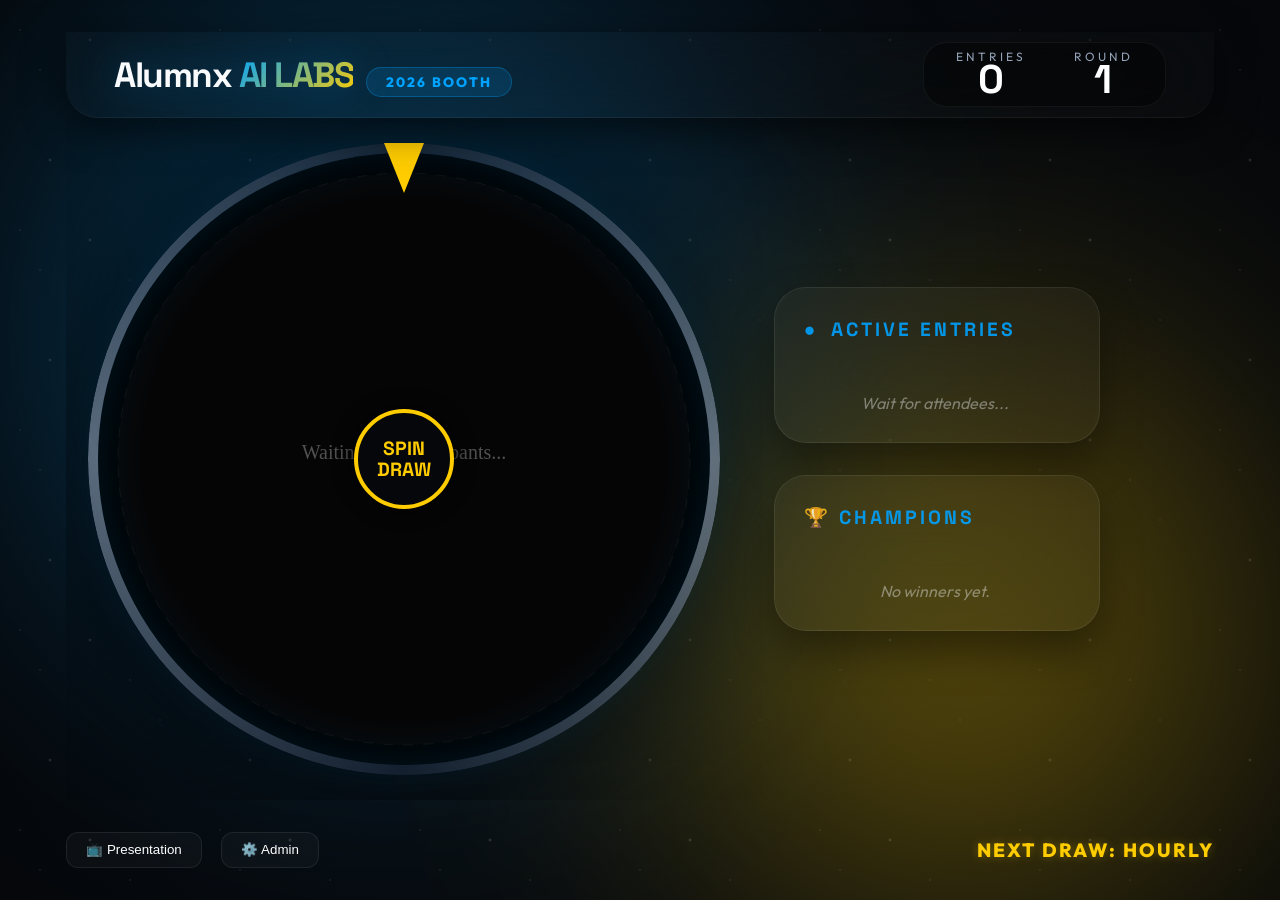
==== index.html @ f875eceb "feat: Initialize interactive event booth application with spinning wheel, cinematic UI, and Google S" ====
<!doctype html>
<html lang="en">
  <head>
    <meta charset="UTF-8" />
    <meta name="viewport" content="width=device-width, initial-scale=1.0" />
    <title>Alumnx AI Labs - 2026 Booth Roulette</title>
    <link rel="stylesheet" href="style.css" />
    <script src="https://cdn.jsdelivr.net/npm/canvas-confetti@1.6.0/dist/confetti.browser.min.js"></script>
    <link rel="preconnect" href="https://fonts.googleapis.com" />
    <link rel="preconnect" href="https://fonts.gstatic.com" crossorigin />
    <link
      href="https://fonts.googleapis.com/css2?family=Outfit:wght@300;400;600;800&family=Space+Grotesk:wght@300;500;700&display=swap"
      rel="stylesheet"
    />
  </head>
  <body>
    <div class="bg-blobs">
        <div class="starfield"></div>
        <div class="blob blob-1"></div>
        <div class="blob blob-2"></div>
    </div>
    <div id="app-container">
      <header class="glass-header">
        <div class="header-left">
          <div class="logo-container">
            <span class="alumnx-logo">Alumnx <span class="accent-text">AI Labs</span></span>
            <span class="pyconf-badge">2026 Booth</span>
          </div>
        </div>
        
        <div class="header-right">
          <div class="stats-glass">
            <div class="stat-item">
              <span class="stat-label">Entries</span>
              <span id="entries-count" class="stat-value">0</span>
            </div>
            <div class="stat-item">
              <span class="stat-label">Round</span>
              <span id="current-round" class="stat-value">1</span>
            </div>
          </div>
        </div>
      </header>

        <main>
            <section id="wheel-section">
                <div class="wheel-outer">
                    <div id="wheel-pointer"></div>
                    <canvas id="wheel-canvas"></canvas>
                    <button id="spin-button">SPIN<br>DRAW</button>
                </div>
            </section>

            <aside id="sidebar">
                <div id="live-entries" class="glass-panel">
                    <h3><span class="pulse">●</span> Active Entries</h3>
                    <div id="entries-list" class="sidebar-list">
                        <div class="placeholder-text">Wait for attendees...</div>
                    </div>
                </div>

                <div id="recent-winners" class="glass-panel mt-20">
                    <h3>🏆 Champions</h3>
                    <div id="winners-list" class="sidebar-list">
                        <div class="placeholder-text">Draw a winner!</div>
                    </div>
                </div>
            </aside>
        </main>

      <footer>
        <div class="controls">
          <button id="fullscreen-toggle" title="Full Screen Mode">
            📺 Presentation
          </button>
          <button id="settings-toggle" title="Settings">⚙️ Admin</button>
        </div>
        <div class="next-draw">
          NEXT DRAW: <span id="draw-timer">HOURLY</span>
        </div>
      </footer>

      <!-- Settings Modal (Glassmorphism) -->
      <div id="settings-modal" class="modal hidden">
        <div class="modal-content glass-panel">
          <h2>Admin Settings</h2>
          <div class="admin-grid">
            <div class="admin-card">
              <label>Manual Entry</label>
              <div class="input-group">
                <input type="text" id="manual-name" placeholder="Name" />
                <input
                  type="text"
                  id="manual-handle"
                  placeholder="LinkedIn Handle"
                />
                <input
                  type="text"
                  id="manual-post"
                  placeholder="Link to Promo Post (Optional)"
                />
                <button id="add-manual">Add</button>
              </div>
            </div>
            <div class="admin-card">
              <label>Controls</label>
              <div class="button-row">
                <button id="reset-data" class="danger">Reset All Data</button>
                <button id="export-csv">Export CSV</button>
              </div>
            </div>
          </div>
          <button class="close-modal">Close</button>
        </div>
      </div>

      <!-- Winner Celebration Overlay - Cinematic Breaking News -->
      <div id="winner-modal" class="modal hidden">
        <div class="modal-content">
          <div class="winner-badge-overlay">PRIZE WINNER!</div>
          
          <div class="winner-pfp-container">
            <img src="" alt="Winner" id="winner-avatar" class="modal-avatar">
          </div>

          <div class="winner-info-modal">
            <h1 id="winner-name-modal" class="winner-name-modal">Winner Name</h1>
            <p id="winner-handle-modal" class="winner-handle-modal">@handle</p>
          </div>

          <div class="reward-text">Visit the Alumnx Booth to claim your AI mystery box!</div>
          
          <button class="dismiss-overlay" style="margin-top: 2rem; background: rgba(255,255,255,0.1); border: 1px solid rgba(255,255,255,0.2); padding: 1rem 3rem; border-radius: 50px; color: #fff; font-weight: 800; cursor: pointer;">CONTINUE BOOTH DRAW</button>
        </div>
      </div>
    </div>
    <script src="app.js"></script>
  </body>
</html>
---- style.css ----
:root {
  --bg-color: #05070a;
  --accent-gold: #ffcc00;
  --accent-blue: #00a3ff;
  --accent-blue-glow: rgba(0, 163, 255, 0.4);
  --gold-glow: rgba(255, 204, 0, 0.4);
  --glass-bg: rgba(255, 255, 255, 0.03);
  --glass-border: rgba(255, 255, 255, 0.08);
  --text-primary: #f8fafc;
  --text-secondary: #94a3b8;
  --font-main: 'Outfit', sans-serif;
  --font-heading: 'Space Grotesk', sans-serif;
}

* {
  margin: 0;
  padding: 0;
  box-sizing: border-box;
  -webkit-font-smoothing: antialiased;
}

body {
  background-color: var(--bg-color);
  color: var(--text-primary);
  font-family: var(--font-main);
  height: 100vh;
  overflow: hidden;
  display: flex;
  justify-content: center;
  align-items: center;
  position: relative;
}

/* Cinematic Background */
.bg-blobs {
  position: fixed;
  top: 0;
  left: 0;
  width: 100vw;
  height: 100vh;
  z-index: -1;
  background: radial-gradient(circle at 50% 50%, #0a0e14 0%, #05070a 100%);
  overflow: hidden;
}

.starfield {
  position: absolute;
  top: 0;
  left: 0;
  width: 100%;
  height: 100%;
  background-image: 
    radial-gradient(1px 1px at 20px 30px, #fff, rgba(0,0,0,0)),
    radial-gradient(1px 1px at 40px 70px, #fff, rgba(0,0,0,0)),
    radial-gradient(2px 2px at 50px 160px, #ddd, rgba(0,0,0,0)),
    radial-gradient(2px 2px at 90px 40px, #fff, rgba(0,0,0,0)),
    radial-gradient(1px 1px at 130px 80px, #fff, rgba(0,0,0,0)),
    radial-gradient(1px 1px at 160px 120px, #ddd, rgba(0,0,0,0));
  background-repeat: repeat;
  background-size: 200px 200px;
  opacity: 0.2;
  animation: star-move 100s linear infinite;
}

@keyframes star-move {
  from { transform: translateY(0); }
  to { transform: translateY(-200px); }
}

.blob {
  position: absolute;
  border-radius: 50%;
  filter: blur(120px); /* Deeper blur for cinematic feel */
  opacity: 0.4;
}

.blob-1 {
  width: 80vw;
  height: 80vw;
  background: radial-gradient(circle, var(--accent-blue) 0%, transparent 70%);
  top: -20%;
  left: -10%;
  animation: move-slow 40s infinite linear alternate;
}

.blob-2 {
  width: 70vw;
  height: 70vw;
  background: radial-gradient(circle, var(--accent-gold) 0%, transparent 70%);
  bottom: -20%;
  right: -10%;
  animation: move-slow 50s infinite linear alternate-reverse;
}

@keyframes move-slow {
  0% { transform: translate(0, 0) rotate(0deg) scale(1); }
  33% { transform: translate(5%, 10%) rotate(5deg) scale(1.1); }
  66% { transform: translate(-5%, 5%) rotate(-5deg) scale(0.9); }
  100% { transform: translate(0, 0) rotate(0deg) scale(1); }
}

#app-container {
  display: flex;
  flex-direction: column;
  height: 100vh;
  padding: 2rem;
}

/* Header Styles - Ultra Premium Slim */
.glass-header {
  display: flex;
  justify-content: space-between;
  align-items: center;
  padding: 0.6rem 3rem; 
  background: rgba(255, 255, 255, 0.015);
  backdrop-filter: blur(40px);
  border-bottom: 1px solid rgba(255, 255, 255, 0.05);
  width: 100%;
  z-index: 50;
  border-radius: 0 0 32px 32px;
  box-shadow: 0 10px 40px rgba(0, 0, 0, 0.6);
}

.logo-container {
  display: flex;
  align-items: baseline; /* Better alignment for professional logos */
  gap: 0.8rem;
}

.alumnx-logo {
  font-family: var(--font-heading);
  font-size: 2.2rem; 
  font-weight: 800;
  letter-spacing: -1.5px;
  filter: drop-shadow(0 0 20px rgba(0, 163, 255, 0.3));
}

.accent-text {
  background: linear-gradient(135deg, #00a3ff 0%, #ffcc00 100%);
  -webkit-background-clip: text;
  background-clip: text;
  -webkit-text-fill-color: transparent;
  font-weight: 900;
  text-transform: uppercase;
}

.pyconf-badge {
  background: rgba(0, 163, 255, 0.15); /* More integrated look */
  color: var(--accent-blue);
  border: 1px solid rgba(0, 163, 255, 0.3);
  padding: 0.3rem 1.2rem;
  border-radius: 50px;
  font-size: 0.85rem;
  font-weight: 800;
  text-transform: uppercase;
  letter-spacing: 2px;
}

.stats-glass {
  display: flex;
  gap: 3rem;
  background: rgba(0, 0, 0, 0.4);
  padding: 0.4rem 2rem;
  border-radius: 24px;
  border: 1px solid rgba(255, 255, 255, 0.05);
}

.stat-item {
  display: flex;
  flex-direction: column;
  align-items: center;
}

.stat-label {
  font-size: 0.75rem;
  text-transform: uppercase;
  color: var(--text-secondary);
  letter-spacing: 3px;
  margin-bottom: -4px;
}

.stat-value {
  font-family: var(--font-heading);
  font-size: 2.5rem;
  font-weight: 700;
  color: #fff;
  line-height: 1;
}

/* Main Layout */
main {
  flex: 1;
  display: grid;
  grid-template-columns: 1.2fr 0.8fr; 
  gap: 4rem;
  align-items: center;
  width: 100%;
  max-width: 1400px; /* Restrict width for professional focus */
  margin: 0 auto;
  padding: 2rem;
  overflow: hidden;
}

/* Wheel Styles */
#wheel-section {
  display: flex;
  justify-content: center;
  align-items: center;
  position: relative;
}

.wheel-outer {
  position: relative;
  width: 68vh; 
  height: 68vh;
  padding: 2.5vh;
  background: #000;
  border-radius: 50%;
  box-shadow:
    0 0 150px rgba(0, 0, 0, 0.9),
    inset 0 0 60px rgba(0, 163, 255, 0.15),
    0 0 40px rgba(0, 163, 255, 0.2);
  display: flex;
  justify-content: center;
  align-items: center;
  /* Metallic bezel effect */
  &::before {
    content: '';
    position: absolute;
    inset: -10px;
    border-radius: 50%;
    padding: 10px;
    background: conic-gradient(
      from 0deg,
      #1e293b 0%,
      #94a3b8 25%,
      #1e293b 50%,
      #94a3b8 75%,
      #1e293b 100%
    );
    -webkit-mask: 
      linear-gradient(#fff 0 0) content-box, 
      linear-gradient(#fff 0 0);
    -webkit-mask-composite: xor;
    mask: 
      linear-gradient(#fff 0 0) content-box, 
      linear-gradient(#fff 0 0);
    mask-composite: exclude;
    opacity: 0.6;
  }
}

#wheel-canvas {
  width: 100%;
  height: 100%;
}

/* Sidebar & Entry Styles - Squircle & Pulse */
.recent-list {
  display: flex;
  flex-direction: column;
  gap: 1.2rem;
}

.entry-item {
  display: flex;
  align-items: center;
  gap: 1.2rem;
  background: rgba(255, 255, 255, 0.02);
  padding: 0.8rem 1.2rem;
  border-radius: 16px;
  border: 1px solid rgba(255, 255, 255, 0.04);
  transition: all 0.3s ease;
  animation: slideInRight 0.5s cubic-bezier(0.16, 1, 0.3, 1);
}

.entry-item:hover {
  background: rgba(255, 255, 255, 0.08);
  transform: translateX(-10px);
}

.entry-avatar {
  width: 48px;
  height: 48px;
  border-radius: 16px; 
  object-fit: cover;
  border: 1px solid rgba(255, 255, 255, 0.08);
}

.entry-details {
  display: flex;
  flex-direction: column;
}

.entry-name {
  font-weight: 600;
  font-size: 1rem;
}

.entry-handle {
  color: var(--text-secondary);
  font-size: 0.9rem;
}

@keyframes slideInRight {
  from { opacity: 0; transform: translateX(50px); }
  to { opacity: 1; transform: translateX(0); }
}

#wheel-pointer {
  position: absolute;
  top: -10px;
  left: 50%;
  transform: translateX(-50%);
  width: 40px;
  height: 50px;
  background: var(--accent-gold);
  clip-path: polygon(50% 100%, 0 0, 100% 0);
  z-index: 10;
  filter: drop-shadow(0 0 10px rgba(255, 215, 0, 0.5));
}

#spin-button {
  position: absolute;
  top: 50%;
  left: 50%;
  transform: translate(-50%, -50%);
  width: 100px;
  height: 100px;
  border-radius: 50%;
  background: var(--bg-color);
  border: 4px solid var(--accent-gold);
  color: var(--accent-gold);
  font-family: var(--font-heading);
  font-weight: 800;
  cursor: pointer;
  transition: all 0.3s cubic-bezier(0.175, 0.885, 0.32, 1.275);
  z-index: 11;
  box-shadow: 0 0 20px rgba(0, 0, 0, 0.8);
  display: flex;
  justify-content: center;
  align-items: center;
  text-align: center;
  line-height: 1.1;
  font-size: 1.2rem;
  animation: pulse-gold 2s infinite ease-in-out;
}

@keyframes pulse-gold {
  0% { box-shadow: 0 0 20px rgba(255, 204, 0, 0.2); }
  50% { box-shadow: 0 0 40px rgba(255, 204, 0, 0.5); }
  100% { box-shadow: 0 0 20px rgba(255, 204, 0, 0.2); }
}

#spin-button:hover {
  transform: translate(-50%, -50%) scale(1.1);
  background: var(--accent-gold);
  color: var(--bg-color);
  box-shadow: 0 0 30px rgba(255, 215, 0, 0.4);
}

#spin-button:active {
  transform: translate(-50%, -50%) scale(0.95);
}

/* Sidebar Panels */
.glass-panel {
  background: rgba(255, 255, 255, 0.03);
  backdrop-filter: blur(40px);
  border: 1px solid rgba(255, 255, 255, 0.08);
  border-radius: 32px;
  padding: 1.8rem;
  box-shadow: 
    0 20px 40px rgba(0, 0, 0, 0.4),
    inset 0 0 20px rgba(255, 255, 255, 0.02);
  transition: all 0.4s cubic-bezier(0.165, 0.84, 0.44, 1);
}

.glass-panel:hover {
  border-color: rgba(255, 255, 255, 0.2);
  transform: translateY(-5px);
}

h3 {
  font-family: var(--font-heading);
  font-size: 1.2rem;
  margin-bottom: 1.2rem;
  display: flex;
  align-items: center;
  gap: 0.8rem;
  color: var(--accent-blue);
  text-transform: uppercase;
  letter-spacing: 3px;
  opacity: 0.9;
}

.sidebar-list {
  flex: 1;
  overflow-y: auto;
  display: flex;
  flex-direction: column;
  gap: 0.8rem;
  padding-right: 5px;
}

.sidebar-list::-webkit-scrollbar {
  width: 4px;
}

.sidebar-list::-webkit-scrollbar-thumb {
  background: rgba(255, 255, 255, 0.1);
  border-radius: 10px;
}

.list-item {
  background: rgba(255, 255, 255, 0.05);
  padding: 1.2rem;
  border-radius: 20px;
  display: flex;
  align-items: center;
  gap: 1.2rem;
  border: 1px solid rgba(255, 255, 255, 0.05);
  margin-bottom: 0.8rem;
  transition: all 0.2s ease;
}

.list-item:hover {
  background: rgba(255, 255, 255, 0.1);
  border-color: var(--accent-blue);
}

.entry-item.promoter {
  border-left: 3px solid var(--accent-gold) !important;
  background: rgba(255, 215, 0, 0.05) !important;
}

.promoter-badge {
  display: inline-flex;
  align-items: center;
  gap: 4px;
  background: var(--accent-gold);
  color: #05070a;
  font-size: 0.6rem;
  font-weight: 900;
  padding: 2px 6px;
  border-radius: 4px;
  text-transform: uppercase;
  vertical-align: middle;
  box-shadow: 0 0 10px rgba(255, 215, 0, 0.3);
}

.item-pfp {
  width: 48px;
  height: 48px;
  border-radius: 16px; /* Squircle */
  background: linear-gradient(135deg, var(--accent-blue), #1e293b);
  display: flex;
  justify-content: center;
  align-items: center;
  font-size: 1.1rem;
  font-weight: 800;
  color: white;
  box-shadow: 0 4px 12px rgba(0,0,0,0.3);
}

.placeholder-text {
  opacity: 0.4;
  text-align: center;
  margin-top: 2rem;
  font-style: italic;
}

.mt-20 {
  margin-top: 2rem;
}

/* Footer */
footer {
  display: flex;
  justify-content: space-between;
  align-items: center;
  padding-top: 2rem;
}

.next-draw {
  font-size: 1.2rem;
  font-weight: 800;
  color: var(--accent-gold);
  letter-spacing: 2px;
  text-shadow: 0 0 10px rgba(255, 215, 0, 0.3);
}

.controls button {
  background: var(--glass-bg);
  border: 1px solid var(--glass-border);
  color: white;
  padding: 0.6rem 1.2rem;
  border-radius: 12px;
  cursor: pointer;
  margin-right: 1rem;
  transition: all 0.2s;
}

.controls button:hover {
  background: rgba(255, 255, 255, 0.1);
}

/* Modals & Overlays */
.hidden {
  display: none !important;
}

.overlay {
  position: fixed;
  top: 0;
  left: 0;
  width: 100%;
  height: 100%;
  background: rgba(0, 0, 0, 0.9);
  z-index: 100;
  display: flex;
  justify-content: center;
  align-items: center;
  backdrop-filter: blur(10px);
}

 /* Winner Modal - Breaking News Style */
.modal {
  position: fixed;
  inset: 0;
  display: flex;
  justify-content: center;
  align-items: center;
  z-index: 1000;
  opacity: 0;
  pointer-events: none;
  transition: all 0.6s cubic-bezier(0.16, 1, 0.3, 1);
  background: rgba(0, 0, 0, 0.95); /* Intense darkening */
}

.modal.active {
  opacity: 1;
  pointer-events: auto;
}

.modal-content {
  width: 600px;
  height: auto !important;
  padding: 3rem !important;
}

.admin-grid {
  display: grid;
  gap: 2rem;
  margin: 2rem 0;
}

.input-group {
  display: flex;
  flex-direction: column;
  gap: 0.5rem;
  margin-top: 1rem;
}

input {
  background: rgba(255, 255, 255, 0.1);
  border: 1px solid var(--glass-border);
  padding: 0.8rem;
  border-radius: 8px;
  color: white;
}

button.danger {
  background: #ff4757;
  color: white;
  border: none;
  padding: 0.8rem;
  border-radius: 8px;
}

/* Animations */
@keyframes slideIn {
  from {
    transform: translateX(20px);
    opacity: 0;
  }
  to {
    transform: translateX(0);
    opacity: 1;
  }
}

@keyframes popUp {
  from {
    transform: scale(0.5);
    opacity: 0;
  }
  to {
    transform: scale(1);
    opacity: 1;
  }
}
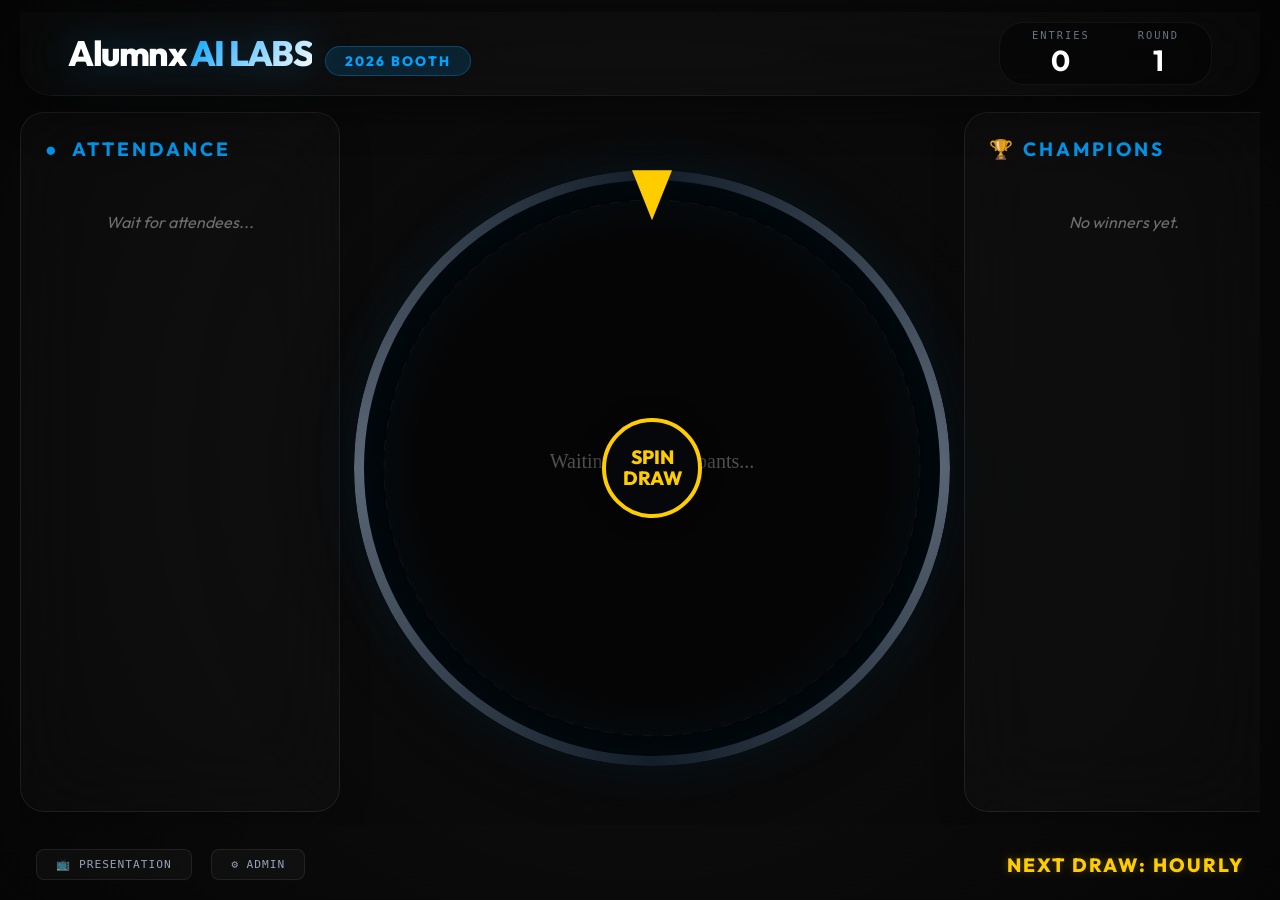
==== commit 585b3b84: "feat: refresh application UI with updated global styles, responsive layout, refined glass panels, an" ====
--- a/index.html
+++ b/index.html
@@ -43,6 +43,17 @@
       </header>
 
         <main>
+            <!-- Left Column: Attendance -->
+            <aside id="sidebar-left">
+                <div id="live-entries" class="glass-panel">
+                    <h3><span class="pulse">●</span> Attendance</h3>
+                    <div id="entries-list" class="sidebar-list">
+                        <div class="placeholder-text">Wait for attendees...</div>
+                    </div>
+                </div>
+            </aside>
+
+            <!-- Center Column: Wheel Draw -->
             <section id="wheel-section">
                 <div class="wheel-outer">
                     <div id="wheel-pointer"></div>
@@ -51,15 +62,9 @@
                 </div>
             </section>
 
-            <aside id="sidebar">
-                <div id="live-entries" class="glass-panel">
-                    <h3><span class="pulse">●</span> Active Entries</h3>
-                    <div id="entries-list" class="sidebar-list">
-                        <div class="placeholder-text">Wait for attendees...</div>
-                    </div>
-                </div>
-
-                <div id="recent-winners" class="glass-panel mt-20">
+            <!-- Right Column: Champions -->
+            <aside id="sidebar-right">
+                <div id="recent-winners" class="glass-panel">
                     <h3>🏆 Champions</h3>
                     <div id="winners-list" class="sidebar-list">
                         <div class="placeholder-text">Draw a winner!</div>
--- a/style.css
+++ b/style.css
@@ -4,12 +4,15 @@
   --accent-blue: #00a3ff;
   --accent-blue-glow: rgba(0, 163, 255, 0.4);
   --gold-glow: rgba(255, 204, 0, 0.4);
-  --glass-bg: rgba(255, 255, 255, 0.03);
+  --glass-bg: rgba(255, 255, 255, 0.02);
   --glass-border: rgba(255, 255, 255, 0.08);
-  --text-primary: #f8fafc;
+  --text-primary: #ffffff;
   --text-secondary: #94a3b8;
-  --font-main: 'Outfit', sans-serif;
-  --font-heading: 'Space Grotesk', sans-serif;
+  --font-main: 'Outfit', 'Inter', -apple-system, sans-serif;
+  --font-heading: 'Outfit', 'Inter', sans-serif;
+  --font-mono: 'JetBrains Mono', 'Roboto Mono', monospace;
+  
+  --bg-dark: #0a0a0b; /* Slightly darker, more neutral */
 }
 
 * {
@@ -103,7 +106,9 @@
   display: flex;
   flex-direction: column;
   height: 100vh;
-  padding: 2rem;
+  padding: 0.75rem 1.25rem; /* Even tighter padding */
+  overflow: hidden;
+  background: radial-gradient(circle at center, #111 0%, #050505 100%);
 }
 
 /* Header Styles - Ultra Premium Slim */
@@ -136,11 +141,11 @@
 }
 
 .accent-text {
-  background: linear-gradient(135deg, #00a3ff 0%, #ffcc00 100%);
+  background: linear-gradient(135deg, var(--accent-blue) 0%, #fff 100%);
   -webkit-background-clip: text;
   background-clip: text;
   -webkit-text-fill-color: transparent;
-  font-weight: 900;
+  font-weight: 800;
   text-transform: uppercase;
 }
 
@@ -172,32 +177,45 @@
 }
 
 .stat-label {
-  font-size: 0.75rem;
+  font-family: var(--font-mono);
+  font-size: 0.65rem;
   text-transform: uppercase;
   color: var(--text-secondary);
-  letter-spacing: 3px;
-  margin-bottom: -4px;
+  letter-spacing: 2px;
+  margin-bottom: 2px;
+  opacity: 0.7;
 }
 
 .stat-value {
   font-family: var(--font-heading);
-  font-size: 2.5rem;
+  font-size: 1.8rem; /* Scaled down from 2.5rem */
   font-weight: 700;
   color: #fff;
-  line-height: 1;
+  line-height: 1.2;
+  transition: all 0.3s ease;
+}
+
+.stat-value.pulse-update {
+  animation: round-pulse 0.8s cubic-bezier(0.175, 0.885, 0.32, 1.275);
+}
+
+@keyframes round-pulse {
+  0% { transform: scale(1); color: #fff; }
+  50% { transform: scale(1.4); color: var(--accent-gold); text-shadow: 0 0 20px var(--accent-gold); }
+  100% { transform: scale(1); color: #fff; }
 }
 
 /* Main Layout */
+/* Main Layout - Widescreen Optimized */
 main {
   flex: 1;
   display: grid;
-  grid-template-columns: 1.2fr 0.8fr; 
-  gap: 4rem;
-  align-items: center;
+  grid-template-columns: 320px 1fr 320px; /* Slightly narrower sidebars for balance */
+  gap: 1.5rem;
+  align-items: stretch; /* Stretch panels to match wheel */
   width: 100%;
-  max-width: 1400px; /* Restrict width for professional focus */
-  margin: 0 auto;
-  padding: 2rem;
+  margin: 1rem auto;
+  min-height: 0; /* Critical for inner scrolling */
   overflow: hidden;
 }
 
@@ -211,15 +229,15 @@
 
 .wheel-outer {
   position: relative;
-  width: 68vh; 
-  height: 68vh;
+  width: min(64vh, 64vw); /* Scaled down from 76vh to avoid clipping */
+  height: min(64vh, 64vw);
   padding: 2.5vh;
   background: #000;
   border-radius: 50%;
   box-shadow:
     0 0 150px rgba(0, 0, 0, 0.9),
-    inset 0 0 60px rgba(0, 163, 255, 0.15),
-    0 0 40px rgba(0, 163, 255, 0.2);
+    inset 0 0 80px rgba(0, 163, 255, 0.1),
+    0 0 60px rgba(0, 163, 255, 0.2);
   display: flex;
   justify-content: center;
   align-items: center;
@@ -265,13 +283,12 @@
 .entry-item {
   display: flex;
   align-items: center;
-  gap: 1.2rem;
-  background: rgba(255, 255, 255, 0.02);
-  padding: 0.8rem 1.2rem;
-  border-radius: 16px;
+  gap: 1rem;
+  background: rgba(255, 255, 255, 0.01);
+  padding: 0.6rem 1rem; /* Tighter padding for efficiency */
+  border-radius: 12px;
   border: 1px solid rgba(255, 255, 255, 0.04);
-  transition: all 0.3s ease;
-  animation: slideInRight 0.5s cubic-bezier(0.16, 1, 0.3, 1);
+  transition: all 0.2s ease;
 }
 
 .entry-item:hover {
@@ -365,14 +382,17 @@
 
 /* Sidebar Panels */
 .glass-panel {
-  background: rgba(255, 255, 255, 0.03);
+  display: flex;
+  flex-direction: column;
+  background: rgba(255, 255, 255, 0.02);
   backdrop-filter: blur(40px);
-  border: 1px solid rgba(255, 255, 255, 0.08);
-  border-radius: 32px;
-  padding: 1.8rem;
-  box-shadow: 
-    0 20px 40px rgba(0, 0, 0, 0.4),
-    inset 0 0 20px rgba(255, 255, 255, 0.02);
+  border-radius: 24px;
+  border: 1px solid rgba(255, 255, 255, 0.08); /* More refined border */
+  padding: 1.5rem;
+  box-shadow: 0 8px 32px rgba(0, 0, 0, 0.2);
+  height: 100%; /* Fill the grid area */
+  max-height: calc(100vh - 200px); /* Leave room for header/footer */
+  overflow: hidden;
   transition: all 0.4s cubic-bezier(0.165, 0.84, 0.44, 1);
 }
 
@@ -397,12 +417,15 @@
 .sidebar-list {
   flex: 1;
   overflow-y: auto;
+  overflow-x: hidden;
+  padding-right: 8px;
+  margin-right: -8px;
   display: flex;
   flex-direction: column;
   gap: 0.8rem;
-  padding-right: 5px;
-}
-
+}
+
+/* Custom Lean Scrollbar */
 .sidebar-list::-webkit-scrollbar {
   width: 4px;
 }
@@ -479,7 +502,8 @@
   display: flex;
   justify-content: space-between;
   align-items: center;
-  padding-top: 2rem;
+  padding: 0.5rem 1rem; /* More compact */
+  z-index: 10;
 }
 
 .next-draw {
@@ -488,6 +512,26 @@
   color: var(--accent-gold);
   letter-spacing: 2px;
   text-shadow: 0 0 10px rgba(255, 215, 0, 0.3);
+}
+
+#fullscreen-toggle, #settings-toggle {
+  background: rgba(255, 255, 255, 0.03);
+  border: 1px solid rgba(255, 255, 255, 0.08);
+  color: var(--text-secondary);
+  padding: 0.5rem 1.2rem;
+  border-radius: 8px;
+  font-family: var(--font-mono);
+  font-size: 0.7rem;
+  text-transform: uppercase;
+  letter-spacing: 1px;
+  cursor: pointer;
+  transition: all 0.2s ease;
+}
+
+#fullscreen-toggle:hover, #settings-toggle:hover {
+  background: rgba(255, 255, 255, 0.08);
+  color: #fff;
+  border-color: rgba(255, 255, 255, 0.2);
 }
 
 .controls button {
@@ -541,12 +585,101 @@
 .modal.active {
   opacity: 1;
   pointer-events: auto;
+  backdrop-filter: blur(20px);
+}
+
+.modal.active .modal-content {
+  transform: scale(1);
+  opacity: 1;
 }
 
 .modal-content {
-  width: 600px;
-  height: auto !important;
-  padding: 3rem !important;
+  width: 90%;
+  max-width: 800px;
+  background: linear-gradient(135deg, rgba(10, 14, 20, 0.95) 0%, rgba(5, 7, 10, 0.98) 100%);
+  border: 1px solid rgba(255, 204, 0, 0.3);
+  border-radius: 48px;
+  padding: 4rem !important;
+  text-align: center;
+  position: relative;
+  box-shadow: 0 0 100px rgba(255, 204, 0, 0.15);
+  transform: scale(0.8);
+  opacity: 0;
+  transition: all 0.6s cubic-bezier(0.165, 0.84, 0.44, 1);
+}
+
+.winner-badge-overlay {
+  background: var(--accent-gold);
+  color: #000;
+  font-family: var(--font-heading);
+  font-weight: 900;
+  padding: 0.8rem 2.5rem;
+  display: inline-block;
+  border-radius: 12px;
+  font-size: 1.2rem;
+  letter-spacing: 5px;
+  margin-bottom: 2rem;
+  animation: slideDownIn 0.8s both;
+}
+
+.winner-pfp-container {
+  width: 220px;
+  height: 220px;
+  margin: 0 auto 2rem;
+  position: relative;
+  animation: float-avatar 4s infinite ease-in-out;
+}
+
+.modal-avatar {
+  width: 100%;
+  height: 100%;
+  border-radius: 40px;
+  object-fit: cover;
+  border: 4px solid var(--accent-gold);
+  box-shadow: 0 0 50px rgba(255, 204, 0, 0.4);
+}
+
+.winner-info-modal h1 {
+  font-family: var(--font-heading);
+  font-size: 4rem;
+  font-weight: 900;
+  margin-bottom: 0.5rem;
+  background: linear-gradient(to right, #fff 20%, #ffcc00 40%, #ffcc00 60%, #fff 80%);
+  background-size: 200% auto;
+  color: #000;
+  background-clip: text;
+  -webkit-background-clip: text;
+  -webkit-text-fill-color: transparent;
+  animation: shine-text 3s linear infinite;
+}
+
+.winner-handle-modal {
+  font-size: 1.5rem;
+  color: var(--text-secondary);
+  letter-spacing: 4px;
+}
+
+.reward-text {
+  margin-top: 2rem;
+  font-size: 1.2rem;
+  color: var(--text-primary);
+  opacity: 0.8;
+  font-weight: 500;
+  letter-spacing: 1px;
+}
+
+@keyframes float-avatar {
+  0%, 100% { transform: translateY(0) rotate(0deg); }
+  50% { transform: translateY(-20px) rotate(2deg); }
+}
+
+@keyframes shine-text {
+  to { background-position: 200% center; }
+}
+
+@keyframes slideDownIn {
+  from { transform: translateY(-50px); opacity: 0; }
+  to { transform: translateY(0); opacity: 1; }
 }
 
 .admin-grid {
